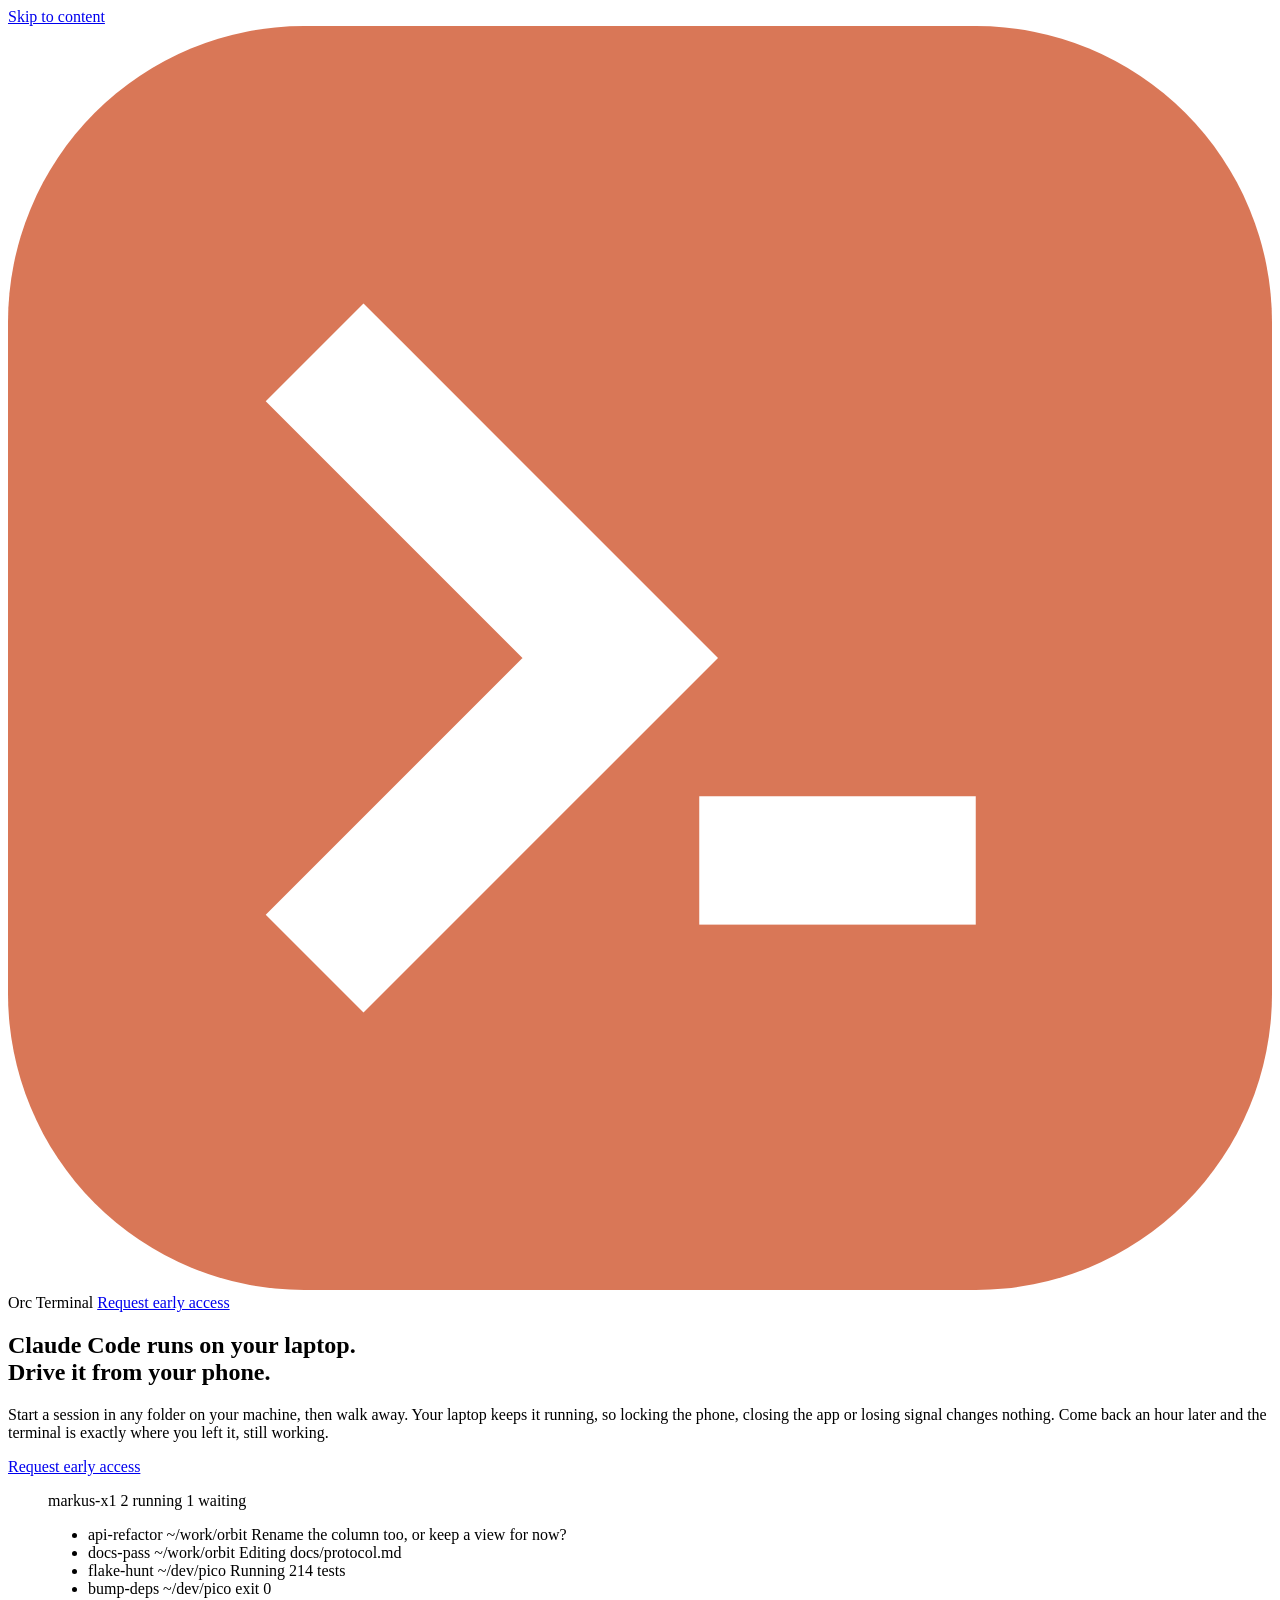
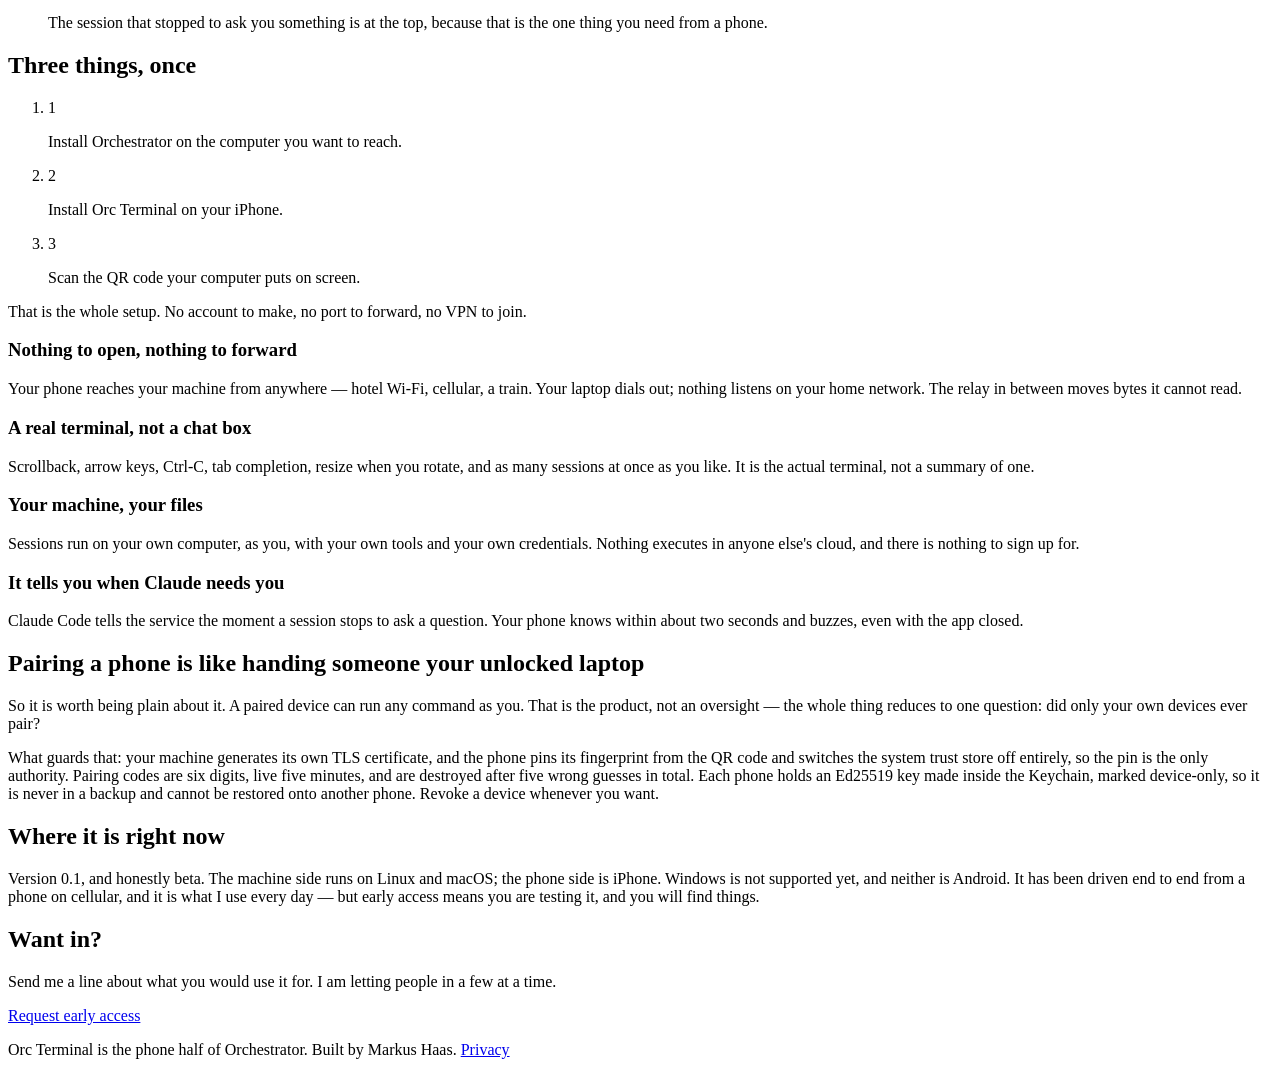
==== site/public/index.html @ 0f7348d9 "Add a privacy policy at /privacy Both stores require a privacy policy URL before anything ships: App" ====
<!doctype html>
<html lang="en">
<head>
<meta charset="utf-8">
<meta name="viewport" content="width=device-width, initial-scale=1">
<title>Orc Terminal — drive Claude Code from your phone</title>
<meta name="description" content="Claude Code runs on your laptop. Orc Terminal lets you start, watch and answer those sessions from your iPhone. No port forwarding, no VPN, no cloud.">
<link rel="canonical" href="https://orc.markushaas.com/">
<meta name="theme-color" content="#131820">

<meta property="og:type" content="website">
<meta property="og:url" content="https://orc.markushaas.com/">
<meta property="og:title" content="Orc Terminal — drive Claude Code from your phone">
<meta property="og:description" content="Start a Claude Code session on your machine and walk away. Come back an hour later and the terminal is exactly where you left it, still working.">
<meta property="og:image" content="https://orc.markushaas.com/og.png">
<meta property="og:image:width" content="1200">
<meta property="og:image:height" content="630">
<meta name="twitter:card" content="summary_large_image">

<link rel="icon" href="/favicon.png" type="image/png">
<link rel="apple-touch-icon" href="/apple-touch-icon.png">

<link rel="preconnect" href="https://fonts.googleapis.com">
<link rel="preconnect" href="https://fonts.gstatic.com" crossorigin>
<link rel="stylesheet" href="https://fonts.googleapis.com/css2?family=IBM+Plex+Sans:wght@400;600&family=JetBrains+Mono:wght@400;700&display=swap">
<link rel="stylesheet" href="/styles.css">
</head>
<body>

<a class="skip" href="#main">Skip to content</a>

<header class="topbar">
  <div class="wrap topbar-inner">
    <span class="brand">
      <svg class="mark" viewBox="0 0 64 64" role="img" aria-label="Orc Terminal">
        <rect width="64" height="64" rx="15" fill="#D97757"/>
        <path d="M18 19 L31 32 L18 45" fill="none" stroke="#fff" stroke-width="7" stroke-linecap="square"/>
        <rect x="35" y="39" width="14" height="6.5" fill="#fff"/>
      </svg>
      <span class="brand-name">Orc Terminal</span>
    </span>
    <a class="topbar-link" href="#access">Request early access</a>
  </div>
</header>

<main id="main">

  <section class="hero wrap">
    <div class="hero-copy">
      <h1>Claude&nbsp;Code runs on your laptop.<br>Drive it from your phone.</h1>
      <p class="lede">
        Start a session in any folder on your machine, then walk away. Your laptop keeps it
        running, so locking the phone, closing the app or losing signal changes nothing.
        Come back an hour later and the terminal is exactly where you left it, still working.
      </p>
      <p class="cta-row">
        <a class="button" href="mailto:hm.orc@protonmail.ch?subject=Orc%20Terminal%20early%20access">Request early access</a>
      </p>
    </div>

    <figure class="hero-figure">
      <div class="screen">
        <div class="screen-top">
          <span class="host">markus-x1</span>
          <span class="counts">
            <span class="count"><i class="dot running"></i>2 running</span>
            <span class="count"><i class="dot waiting"></i>1 waiting</span>
          </span>
        </div>

        <ul class="rows">
          <li class="row is-waiting">
            <i class="dot waiting pulse"></i>
            <div class="row-body">
              <span class="row-name">api-refactor</span>
              <span class="row-path">~/work/orbit</span>
              <span class="row-out">Rename the column too, or keep a view for now?</span>
            </div>
          </li>
          <li class="row">
            <i class="dot running"></i>
            <div class="row-body">
              <span class="row-name">docs-pass</span>
              <span class="row-path">~/work/orbit</span>
              <span class="row-out">Editing docs/protocol.md</span>
            </div>
          </li>
          <li class="row">
            <i class="dot running"></i>
            <div class="row-body">
              <span class="row-name">flake-hunt</span>
              <span class="row-path">~/dev/pico</span>
              <span class="row-out">Running 214 tests</span>
            </div>
          </li>
          <li class="row is-done">
            <i class="dot done"></i>
            <div class="row-body">
              <span class="row-name">bump-deps</span>
              <span class="row-path">~/dev/pico</span>
              <span class="row-out">exit 0</span>
            </div>
          </li>
        </ul>
      </div>
      <figcaption>
        The session that stopped to ask you something is at the top, because that is the
        one thing you need from a phone.
      </figcaption>
    </figure>
  </section>

  <section class="band">
    <div class="wrap steps-wrap">
      <h2>Three things, once</h2>
      <ol class="steps">
        <li>
          <span class="step-n">1</span>
          <p>Install Orchestrator on the computer you want to reach.</p>
        </li>
        <li>
          <span class="step-n">2</span>
          <p>Install Orc Terminal on your iPhone.</p>
        </li>
        <li>
          <span class="step-n">3</span>
          <p>Scan the QR code your computer puts on screen.</p>
        </li>
      </ol>
      <p class="steps-note">That is the whole setup. No account to make, no port to forward,
         no VPN to join.</p>
    </div>
  </section>

  <section class="wrap props">
    <div class="prop">
      <h3>Nothing to open, nothing to forward</h3>
      <p>Your phone reaches your machine from anywhere — hotel Wi‑Fi, cellular, a train.
         Your laptop dials out; nothing listens on your home network. The relay in between
         moves bytes it cannot read.</p>
    </div>
    <div class="prop">
      <h3>A real terminal, not a chat box</h3>
      <p>Scrollback, arrow keys, Ctrl‑C, tab completion, resize when you rotate, and as many
         sessions at once as you like. It is the actual terminal, not a summary of one.</p>
    </div>
    <div class="prop">
      <h3>Your machine, your files</h3>
      <p>Sessions run on your own computer, as you, with your own tools and your own
         credentials. Nothing executes in anyone else's cloud, and there is nothing to
         sign up for.</p>
    </div>
    <div class="prop">
      <h3>It tells you when Claude needs you</h3>
      <p>Claude Code tells the service the moment a session stops to ask a question. Your
         phone knows within about two seconds and buzzes, even with the app closed.</p>
    </div>
  </section>

  <section class="band">
    <div class="wrap prose">
      <h2>Pairing a phone is like handing someone your unlocked laptop</h2>
      <div class="prose-body">
      <p>So it is worth being plain about it. A paired device can run any command as you.
         That is the product, not an oversight — the whole thing reduces to one question:
         did only your own devices ever pair?</p>
      <p>What guards that: your machine generates its own TLS certificate, and the phone
         pins its fingerprint from the QR code and switches the system trust store off
         entirely, so the pin is the only authority. Pairing codes are six digits, live
         five minutes, and are destroyed after five wrong guesses in total. Each phone
         holds an Ed25519 key made inside the Keychain, marked device-only, so it is
         never in a backup and cannot be restored onto another phone. Revoke a device
         whenever you want.</p>
      </div>
    </div>
  </section>

  <section class="wrap prose">
    <h2>Where it is right now</h2>
    <div class="prose-body">
    <p>Version 0.1, and honestly beta. The machine side runs on Linux and macOS; the phone
       side is iPhone. Windows is not supported yet, and neither is Android. It has been
       driven end to end from a phone on cellular, and it is what I use every day — but
       early access means you are testing it, and you will find things.</p>
    </div>
  </section>

  <section id="access" class="closing">
    <div class="wrap">
      <h2>Want in?</h2>
      <p>Send me a line about what you would use it for. I am letting people in a few
         at a time.</p>
      <p class="cta-row">
        <a class="button" href="mailto:hm.orc@protonmail.ch?subject=Orc%20Terminal%20early%20access">Request early access</a>
      </p>
    </div>
  </section>

</main>

<footer class="wrap site-foot">
  <p>Orc Terminal is the phone half of Orchestrator. Built by Markus Haas.
     <a class="foot-link" href="/privacy">Privacy</a></p>
</footer>

</body>
</html>
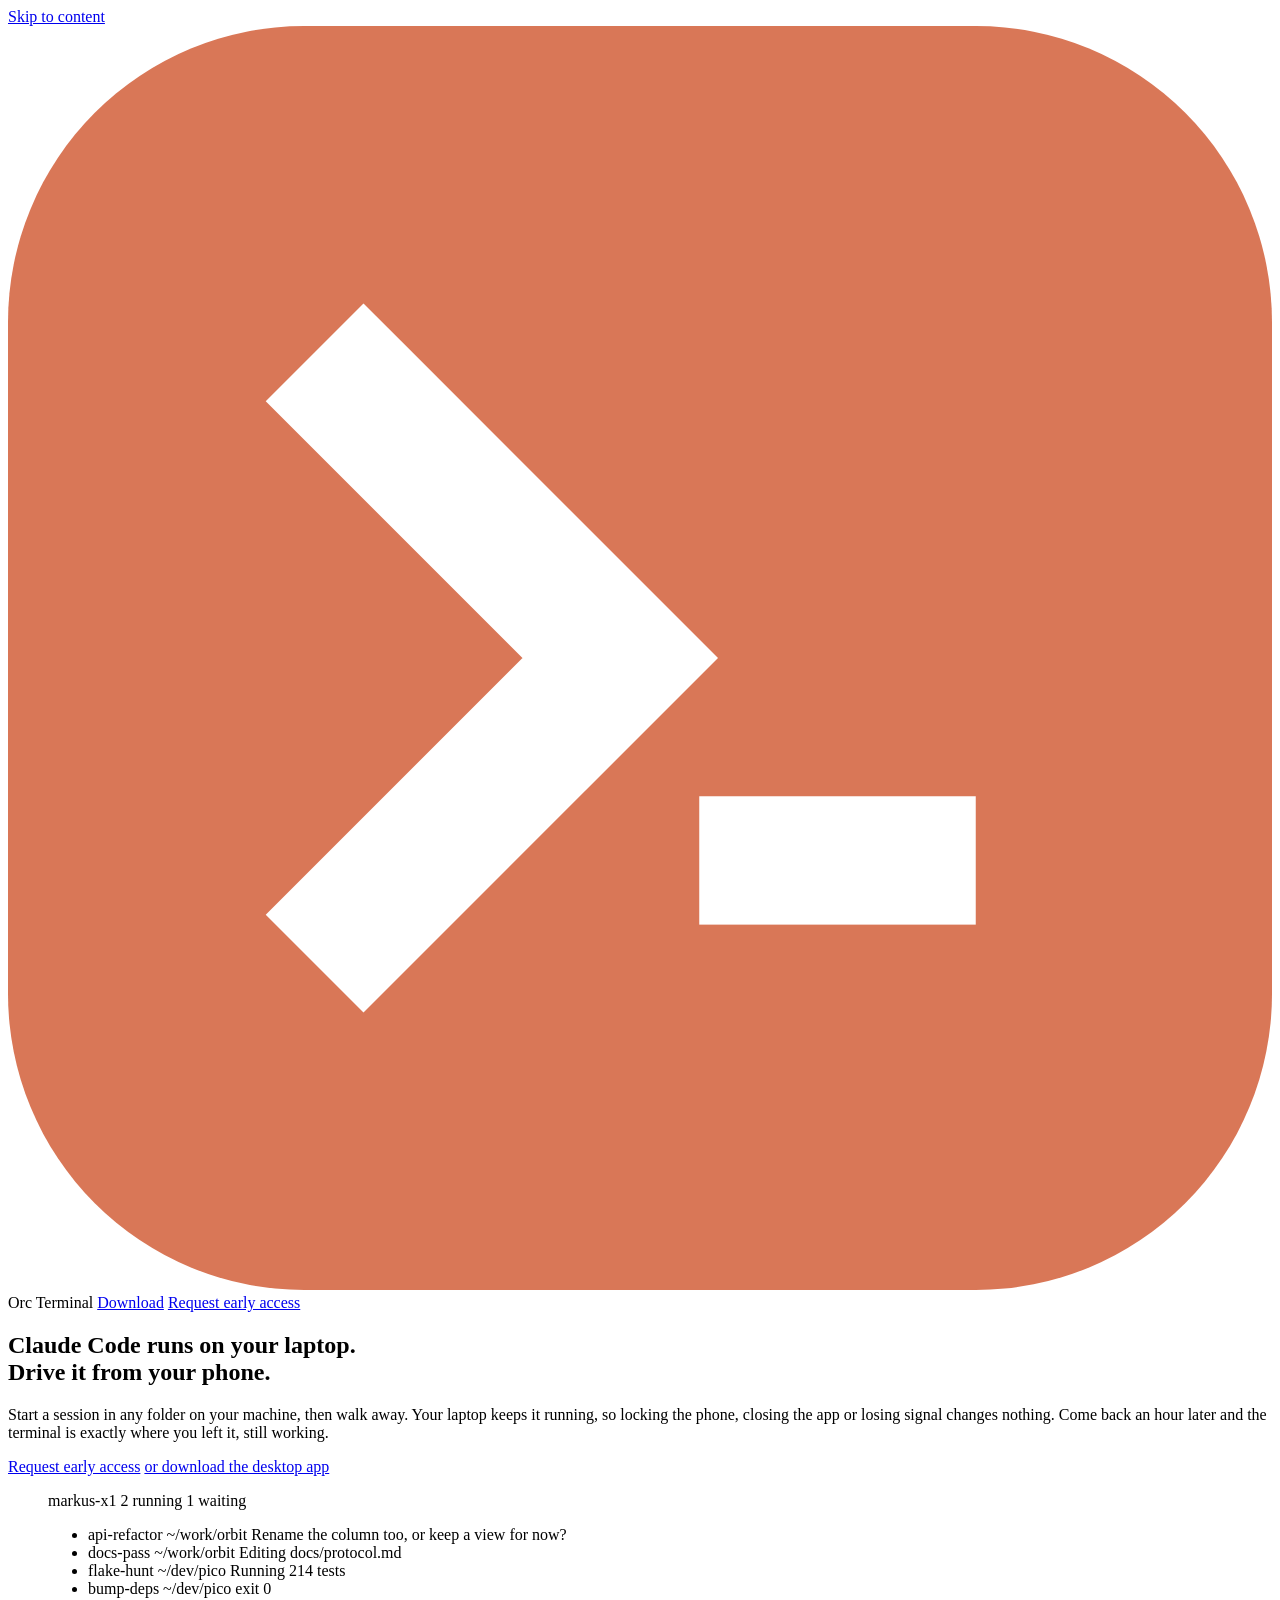
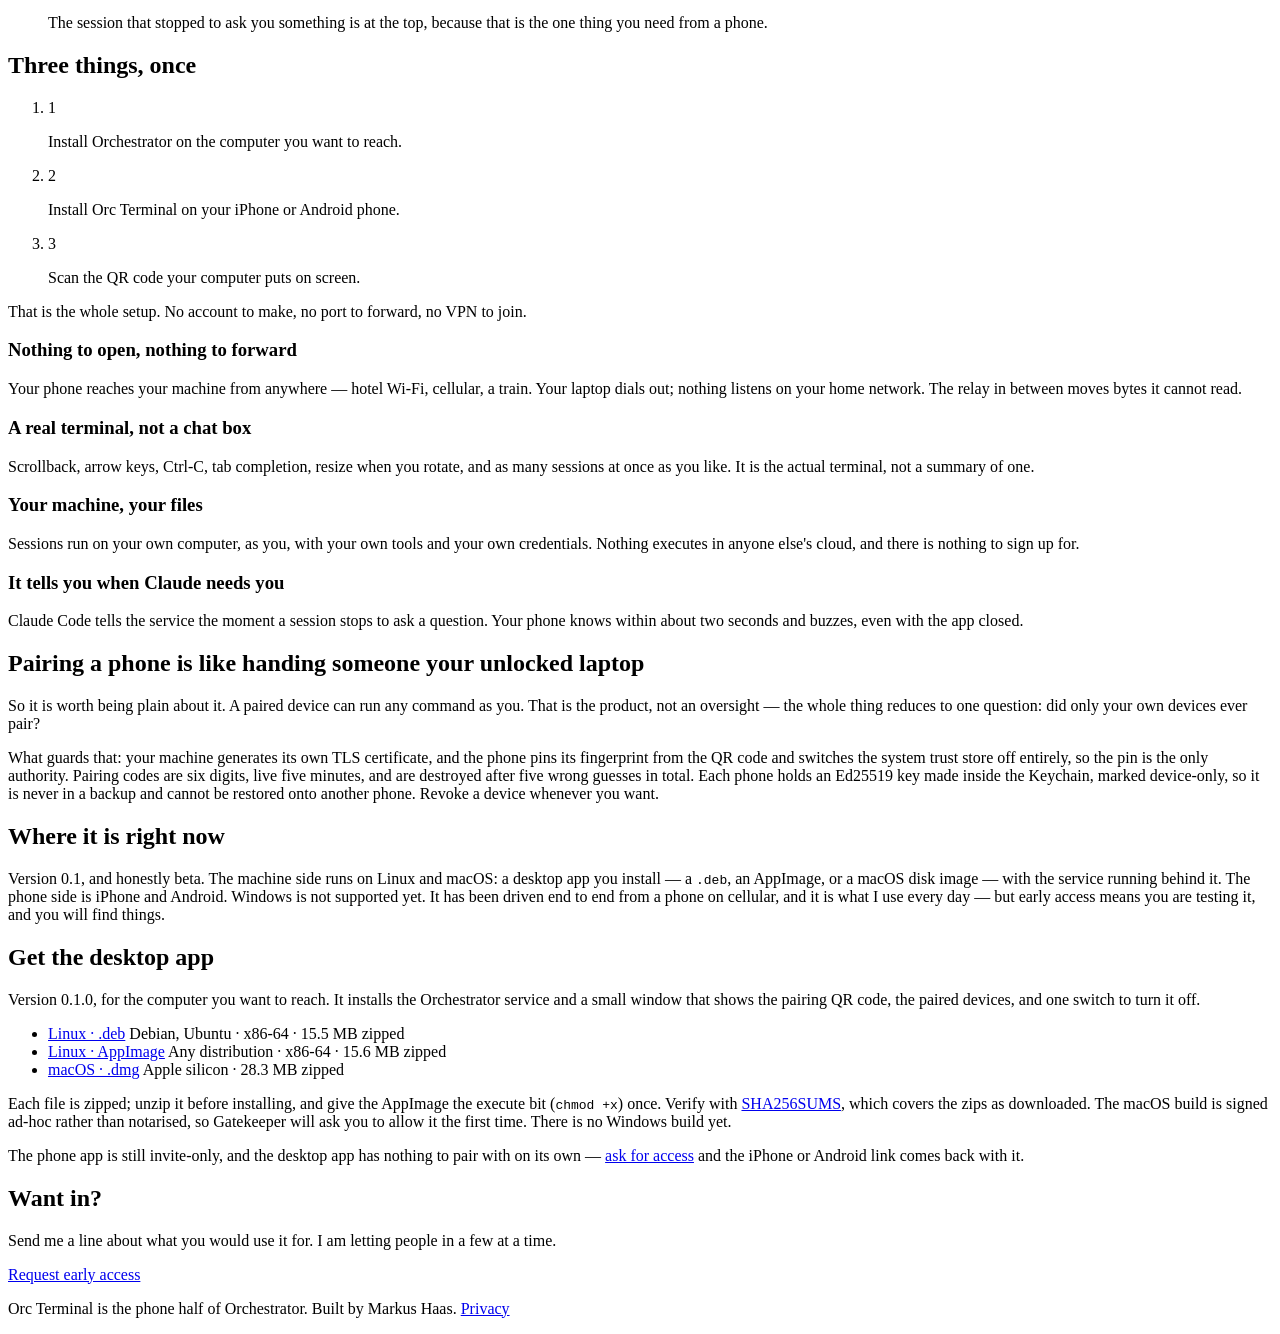
==== commit 35b8b485: "Say the phone app is iPhone and Android, and offer the desktop download The site was written before " ====
--- a/site/public/index.html
+++ b/site/public/index.html
@@ -4,7 +4,7 @@
 <meta charset="utf-8">
 <meta name="viewport" content="width=device-width, initial-scale=1">
 <title>Orc Terminal — drive Claude Code from your phone</title>
-<meta name="description" content="Claude Code runs on your laptop. Orc Terminal lets you start, watch and answer those sessions from your iPhone. No port forwarding, no VPN, no cloud.">
+<meta name="description" content="Claude Code runs on your laptop. Orc Terminal lets you start, watch and answer those sessions from your iPhone or Android phone. No port forwarding, no VPN, no cloud.">
 <link rel="canonical" href="https://orc.markushaas.com/">
 <meta name="theme-color" content="#131820">
 
@@ -39,7 +39,10 @@
       </svg>
       <span class="brand-name">Orc Terminal</span>
     </span>
-    <a class="topbar-link" href="#access">Request early access</a>
+    <span class="topbar-links">
+      <a class="topbar-link" href="#download">Download</a>
+      <a class="topbar-link" href="#access">Request early access</a>
+    </span>
   </div>
 </header>
 
@@ -55,6 +58,7 @@
       </p>
       <p class="cta-row">
         <a class="button" href="mailto:hm.orc@protonmail.ch?subject=Orc%20Terminal%20early%20access">Request early access</a>
+        <a class="cta-alt" href="#download">or download the desktop app</a>
       </p>
     </div>
 
@@ -120,7 +124,7 @@
         </li>
         <li>
           <span class="step-n">2</span>
-          <p>Install Orc Terminal on your iPhone.</p>
+          <p>Install Orc Terminal on your iPhone or Android phone.</p>
         </li>
         <li>
           <span class="step-n">3</span>
@@ -178,10 +182,43 @@
   <section class="wrap prose">
     <h2>Where it is right now</h2>
     <div class="prose-body">
-    <p>Version 0.1, and honestly beta. The machine side runs on Linux and macOS; the phone
-       side is iPhone. Windows is not supported yet, and neither is Android. It has been
-       driven end to end from a phone on cellular, and it is what I use every day — but
-       early access means you are testing it, and you will find things.</p>
+    <p>Version 0.1, and honestly beta. The machine side runs on Linux and macOS: a desktop
+       app you install — a <code>.deb</code>, an AppImage, or a macOS disk image — with the
+       service running behind it. The phone side is iPhone and Android. Windows is not
+       supported yet. It has been driven end to end from a phone on cellular, and it is
+       what I use every day — but early access means you are testing it, and you will find
+       things.</p>
+    </div>
+  </section>
+
+  <section id="download" class="band">
+    <div class="wrap dl-wrap">
+      <h2>Get the desktop app</h2>
+      <p class="dl-lede">Version 0.1.0, for the computer you want to reach. It installs the
+         Orchestrator service and a small window that shows the pairing QR code, the paired
+         devices, and one switch to turn it off.</p>
+      <ul class="dl-list">
+        <li>
+          <a class="button" href="/download/orchestrator_0.1.0_amd64.deb.zip">Linux &middot; .deb</a>
+          <span class="dl-meta">Debian, Ubuntu &middot; x86-64 &middot; 15.5&nbsp;MB zipped</span>
+        </li>
+        <li>
+          <a class="button" href="/download/Orchestrator-0.1.0-x86_64.AppImage.zip">Linux &middot; AppImage</a>
+          <span class="dl-meta">Any distribution &middot; x86-64 &middot; 15.6&nbsp;MB zipped</span>
+        </li>
+        <li>
+          <a class="button" href="/download/Orchestrator-0.1.0-arm64.dmg.zip">macOS &middot; .dmg</a>
+          <span class="dl-meta">Apple silicon &middot; 28.3&nbsp;MB zipped</span>
+        </li>
+      </ul>
+      <p class="dl-note">Each file is zipped; unzip it before installing, and give the
+         AppImage the execute bit (<code>chmod +x</code>) once. Verify with
+         <a href="/download/SHA256SUMS">SHA256SUMS</a>, which covers the zips as downloaded.
+         The macOS build is signed ad-hoc rather than notarised, so Gatekeeper will ask you
+         to allow it the first time. There is no Windows build yet.</p>
+      <p class="dl-note">The phone app is still invite-only, and the desktop app has nothing
+         to pair with on its own — <a href="#access">ask for access</a> and the iPhone or
+         Android link comes back with it.</p>
     </div>
   </section>
 
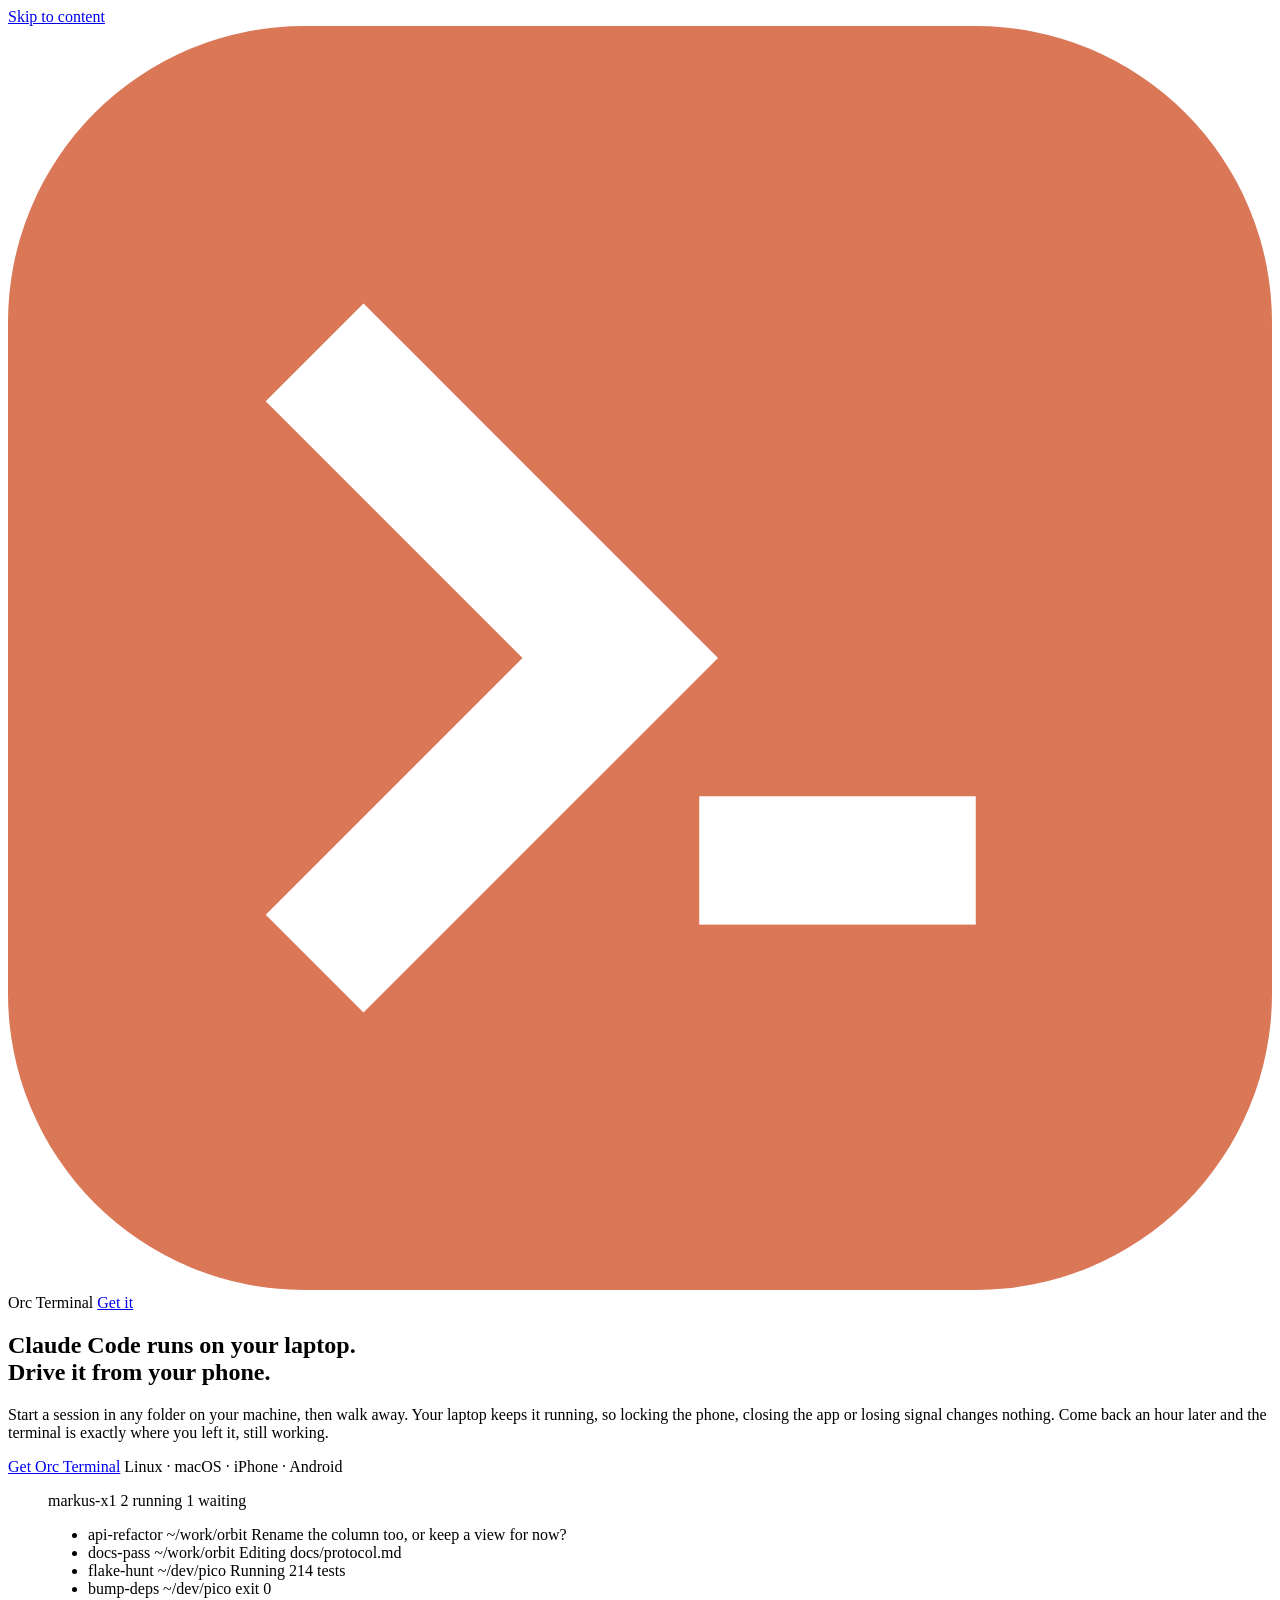
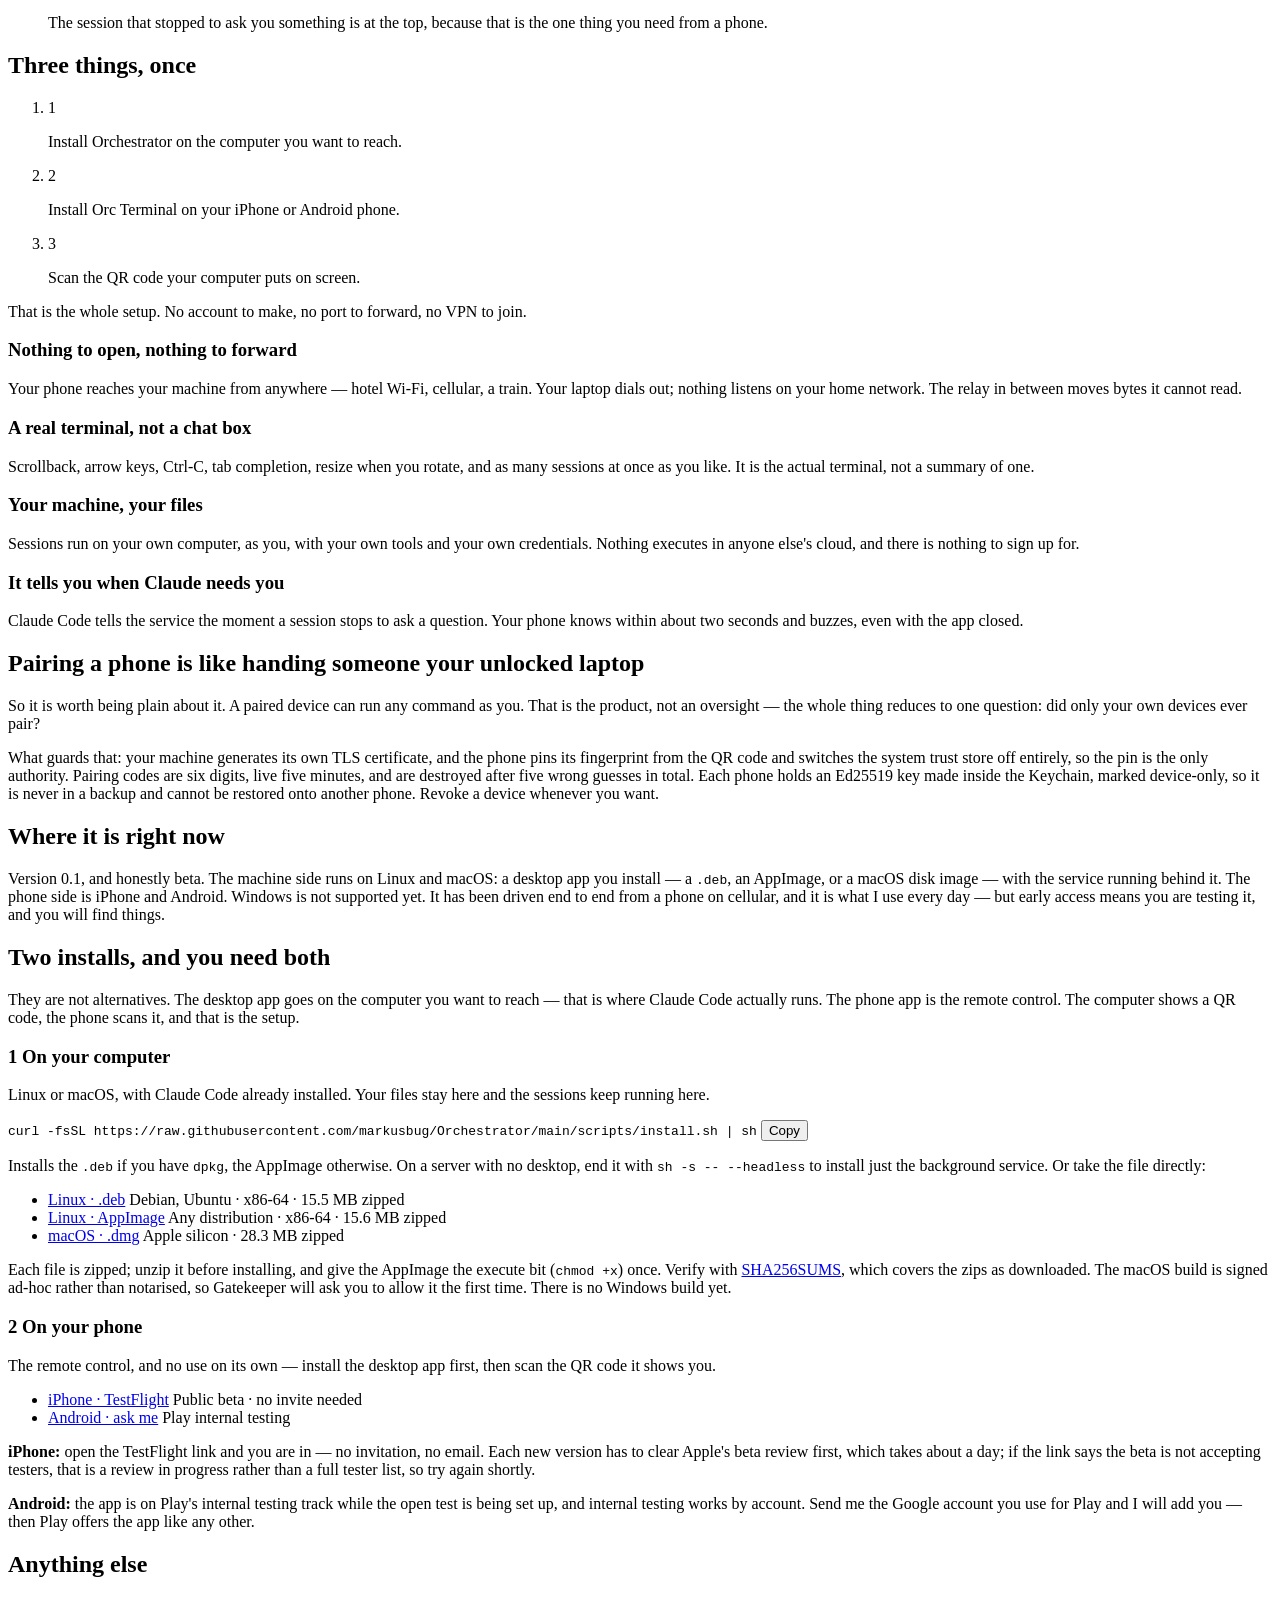
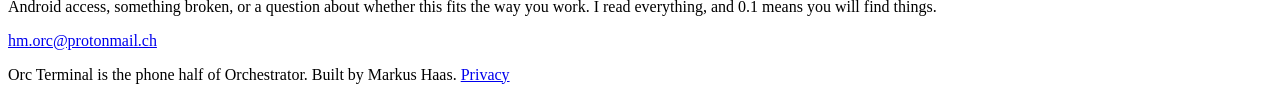
==== commit 5ec5aa42: "Say plainly what to install where, and link the real stores The page had one "Request early access" " ====
--- a/site/public/index.html
+++ b/site/public/index.html
@@ -40,8 +40,7 @@
       <span class="brand-name">Orc Terminal</span>
     </span>
     <span class="topbar-links">
-      <a class="topbar-link" href="#download">Download</a>
-      <a class="topbar-link" href="#access">Request early access</a>
+      <a class="topbar-link" href="#get">Get it</a>
     </span>
   </div>
 </header>
@@ -57,8 +56,8 @@
         Come back an hour later and the terminal is exactly where you left it, still working.
       </p>
       <p class="cta-row">
-        <a class="button" href="mailto:hm.orc@protonmail.ch?subject=Orc%20Terminal%20early%20access">Request early access</a>
-        <a class="cta-alt" href="#download">or download the desktop app</a>
+        <a class="button" href="#get">Get Orc Terminal</a>
+        <span class="dl-meta">Linux &middot; macOS &middot; iPhone &middot; Android</span>
       </p>
     </div>
 
@@ -191,44 +190,89 @@
     </div>
   </section>
 
-  <section id="download" class="band">
+  <section id="get" class="band">
     <div class="wrap dl-wrap">
-      <h2>Get the desktop app</h2>
-      <p class="dl-lede">Version 0.1.0, for the computer you want to reach. It installs the
-         Orchestrator service and a small window that shows the pairing QR code, the paired
-         devices, and one switch to turn it off.</p>
-      <ul class="dl-list">
-        <li>
-          <a class="button" href="/download/orchestrator_0.1.0_amd64.deb.zip">Linux &middot; .deb</a>
-          <span class="dl-meta">Debian, Ubuntu &middot; x86-64 &middot; 15.5&nbsp;MB zipped</span>
-        </li>
-        <li>
-          <a class="button" href="/download/Orchestrator-0.1.0-x86_64.AppImage.zip">Linux &middot; AppImage</a>
-          <span class="dl-meta">Any distribution &middot; x86-64 &middot; 15.6&nbsp;MB zipped</span>
-        </li>
-        <li>
-          <a class="button" href="/download/Orchestrator-0.1.0-arm64.dmg.zip">macOS &middot; .dmg</a>
-          <span class="dl-meta">Apple silicon &middot; 28.3&nbsp;MB zipped</span>
-        </li>
-      </ul>
-      <p class="dl-note">Each file is zipped; unzip it before installing, and give the
-         AppImage the execute bit (<code>chmod +x</code>) once. Verify with
-         <a href="/download/SHA256SUMS">SHA256SUMS</a>, which covers the zips as downloaded.
-         The macOS build is signed ad-hoc rather than notarised, so Gatekeeper will ask you
-         to allow it the first time. There is no Windows build yet.</p>
-      <p class="dl-note">The phone app is still invite-only, and the desktop app has nothing
-         to pair with on its own — <a href="#access">ask for access</a> and the iPhone or
-         Android link comes back with it.</p>
+      <h2>Two installs, and you need both</h2>
+      <p class="dl-lede">They are not alternatives. The desktop app goes on the computer you
+         want to reach — that is where Claude Code actually runs. The phone app is the remote
+         control. The computer shows a QR code, the phone scans it, and that is the setup.</p>
+
+      <div class="get-cols">
+
+        <div class="get-col">
+          <h3><span class="get-num">1</span> On your computer</h3>
+          <p class="get-note">Linux or macOS, with Claude&nbsp;Code already installed. Your
+             files stay here and the sessions keep running here.</p>
+
+          <div class="cmd" data-cmd="curl -fsSL https://raw.githubusercontent.com/markusbug/Orchestrator/main/scripts/install.sh | sh">
+            <code>curl -fsSL https://raw.githubusercontent.com/markusbug/Orchestrator/main/scripts/install.sh | sh</code>
+            <button class="cmd-copy" type="button" aria-label="Copy the install command">Copy</button>
+          </div>
+          <p class="get-note">Installs the <code>.deb</code> if you have <code>dpkg</code>,
+             the AppImage otherwise. On a server with no desktop, end it with
+             <code>sh -s -- --headless</code> to install just the background service. Or
+             take the file directly:</p>
+
+          <ul class="dl-list">
+            <li>
+              <a class="button" href="/download/orchestrator_0.1.0_amd64.deb.zip">Linux &middot; .deb</a>
+              <span class="dl-meta">Debian, Ubuntu &middot; x86-64 &middot; 15.5&nbsp;MB zipped</span>
+            </li>
+            <li>
+              <a class="button" href="/download/Orchestrator-0.1.0-x86_64.AppImage.zip">Linux &middot; AppImage</a>
+              <span class="dl-meta">Any distribution &middot; x86-64 &middot; 15.6&nbsp;MB zipped</span>
+            </li>
+            <li>
+              <a class="button" href="/download/Orchestrator-0.1.0-arm64.dmg.zip">macOS &middot; .dmg</a>
+              <span class="dl-meta">Apple silicon &middot; 28.3&nbsp;MB zipped</span>
+            </li>
+          </ul>
+          <p class="dl-note">Each file is zipped; unzip it before installing, and give the
+             AppImage the execute bit (<code>chmod +x</code>) once. Verify with
+             <a href="/download/SHA256SUMS">SHA256SUMS</a>, which covers the zips as
+             downloaded. The macOS build is signed ad-hoc rather than notarised, so
+             Gatekeeper will ask you to allow it the first time. There is no Windows build
+             yet.</p>
+        </div>
+
+        <div class="get-col">
+          <h3><span class="get-num">2</span> On your phone</h3>
+          <p class="get-note">The remote control, and no use on its own — install the
+             desktop app first, then scan the QR code it shows you.</p>
+
+          <ul class="dl-list dl-phone">
+            <li>
+              <a class="button" href="https://testflight.apple.com/join/usdtauzR">iPhone &middot; TestFlight</a>
+              <span class="dl-meta">Public beta &middot; no invite needed</span>
+            </li>
+            <li>
+              <a class="button" href="mailto:hm.orc@protonmail.ch?subject=Orc%20Terminal%20on%20Android">Android &middot; ask me</a>
+              <span class="dl-meta">Play internal testing</span>
+            </li>
+          </ul>
+
+          <p class="dl-note"><strong>iPhone:</strong> open the TestFlight link and you are in
+             — no invitation, no email. Each new version has to clear Apple's beta review
+             first, which takes about a day; if the link says the beta is not accepting
+             testers, that is a review in progress rather than a full tester list, so try
+             again shortly.</p>
+          <p class="dl-note"><strong>Android:</strong> the app is on Play's internal testing
+             track while the open test is being set up, and internal testing works by
+             account. Send me the Google account you use for Play and I will add you — then
+             Play offers the app like any other.</p>
+        </div>
+
+      </div>
     </div>
   </section>
 
   <section id="access" class="closing">
     <div class="wrap">
-      <h2>Want in?</h2>
-      <p>Send me a line about what you would use it for. I am letting people in a few
-         at a time.</p>
+      <h2>Anything else</h2>
+      <p>Android access, something broken, or a question about whether this fits the way you
+         work. I read everything, and 0.1 means you will find things.</p>
       <p class="cta-row">
-        <a class="button" href="mailto:hm.orc@protonmail.ch?subject=Orc%20Terminal%20early%20access">Request early access</a>
+        <a class="button" href="mailto:hm.orc@protonmail.ch?subject=Orc%20Terminal">hm.orc@protonmail.ch</a>
       </p>
     </div>
   </section>
@@ -240,5 +284,28 @@
      <a class="foot-link" href="/privacy">Privacy</a></p>
 </footer>
 
+<script>
+// Copy button on the install command. Progressive enhancement: without JS or
+// clipboard access the command is still there to select by hand.
+document.querySelectorAll('.cmd').forEach(function (box) {
+  var btn = box.querySelector('.cmd-copy');
+  var code = box.querySelector('code');
+  if (!btn || !code || !navigator.clipboard) { if (btn) btn.hidden = true; return; }
+  btn.addEventListener('click', function () {
+    navigator.clipboard.writeText(box.dataset.cmd || code.textContent).then(function () {
+      btn.textContent = 'Copied';
+      btn.classList.add('is-done');
+      setTimeout(function () {
+        btn.textContent = 'Copy';
+        btn.classList.remove('is-done');
+      }, 2000);
+    }, function () {
+      btn.textContent = 'Press \u2318C';
+      setTimeout(function () { btn.textContent = 'Copy'; }, 2000);
+    });
+  });
+});
+</script>
+
 </body>
 </html>
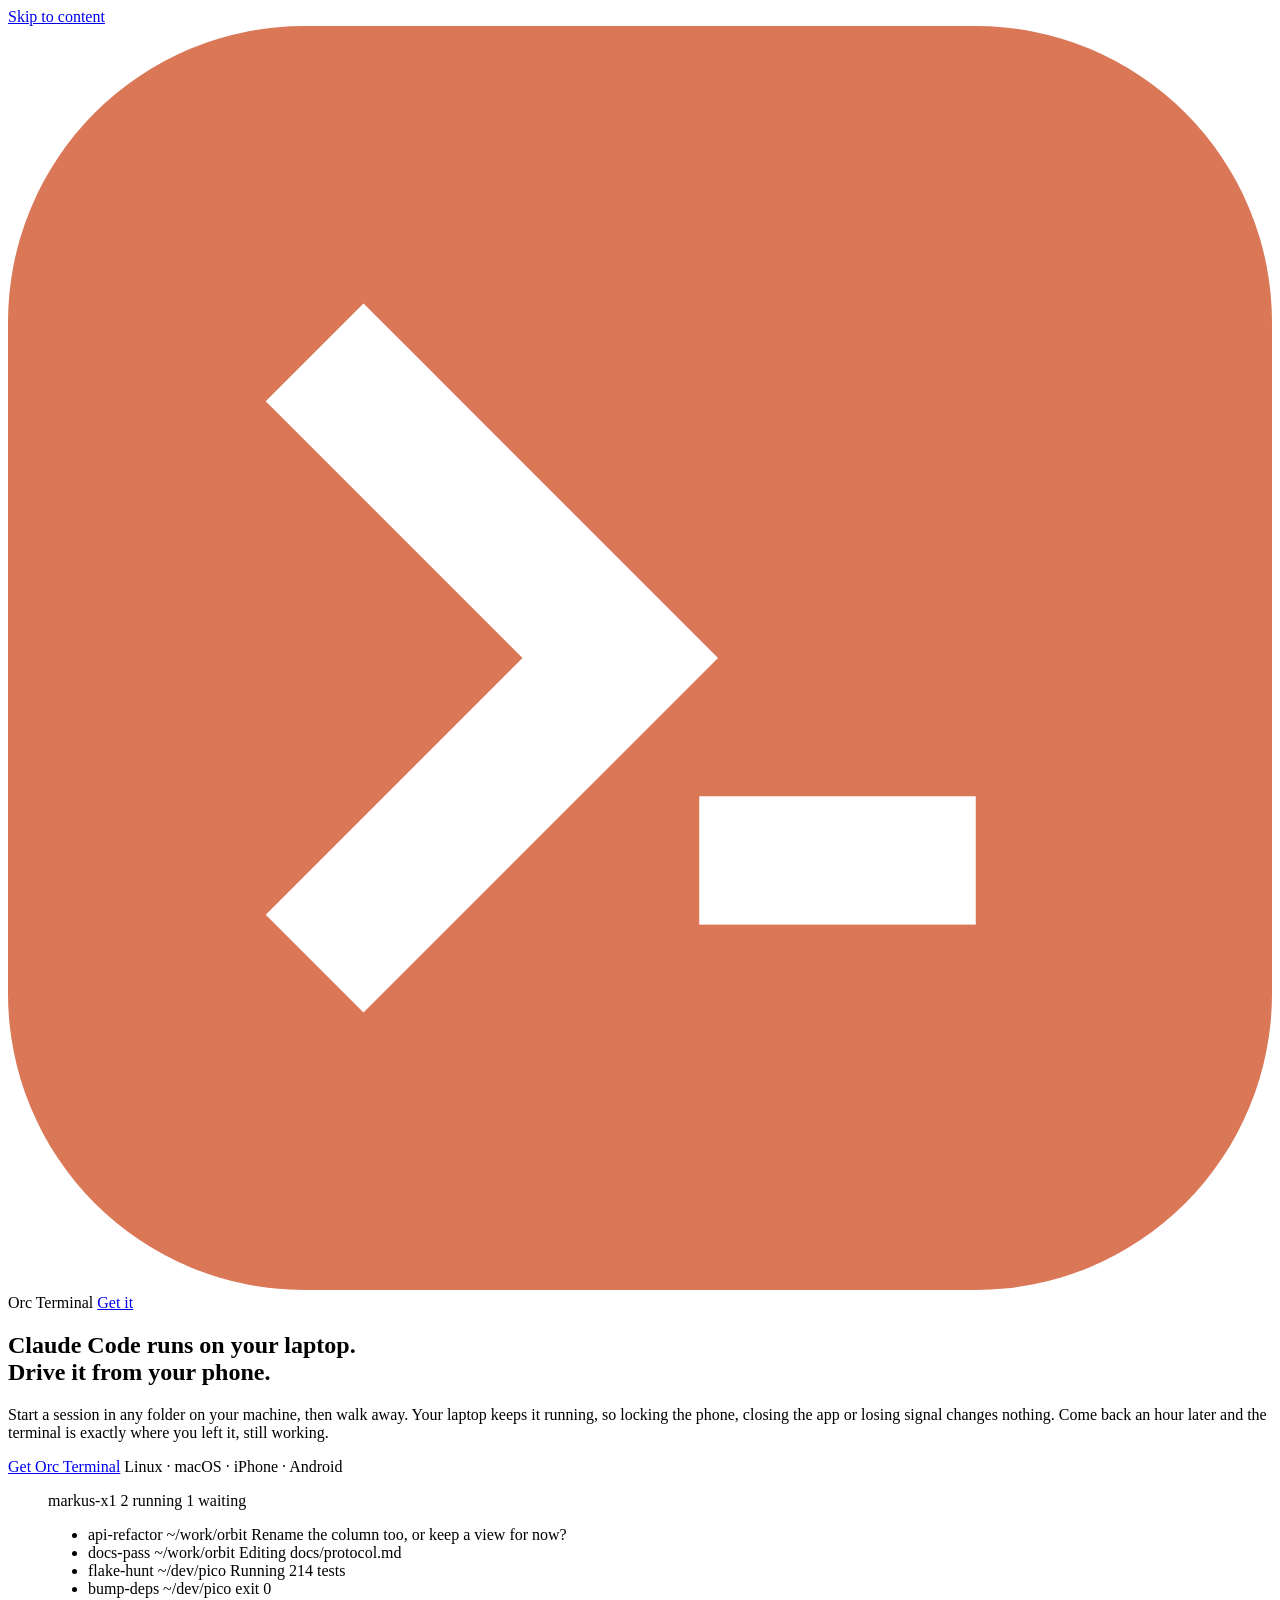
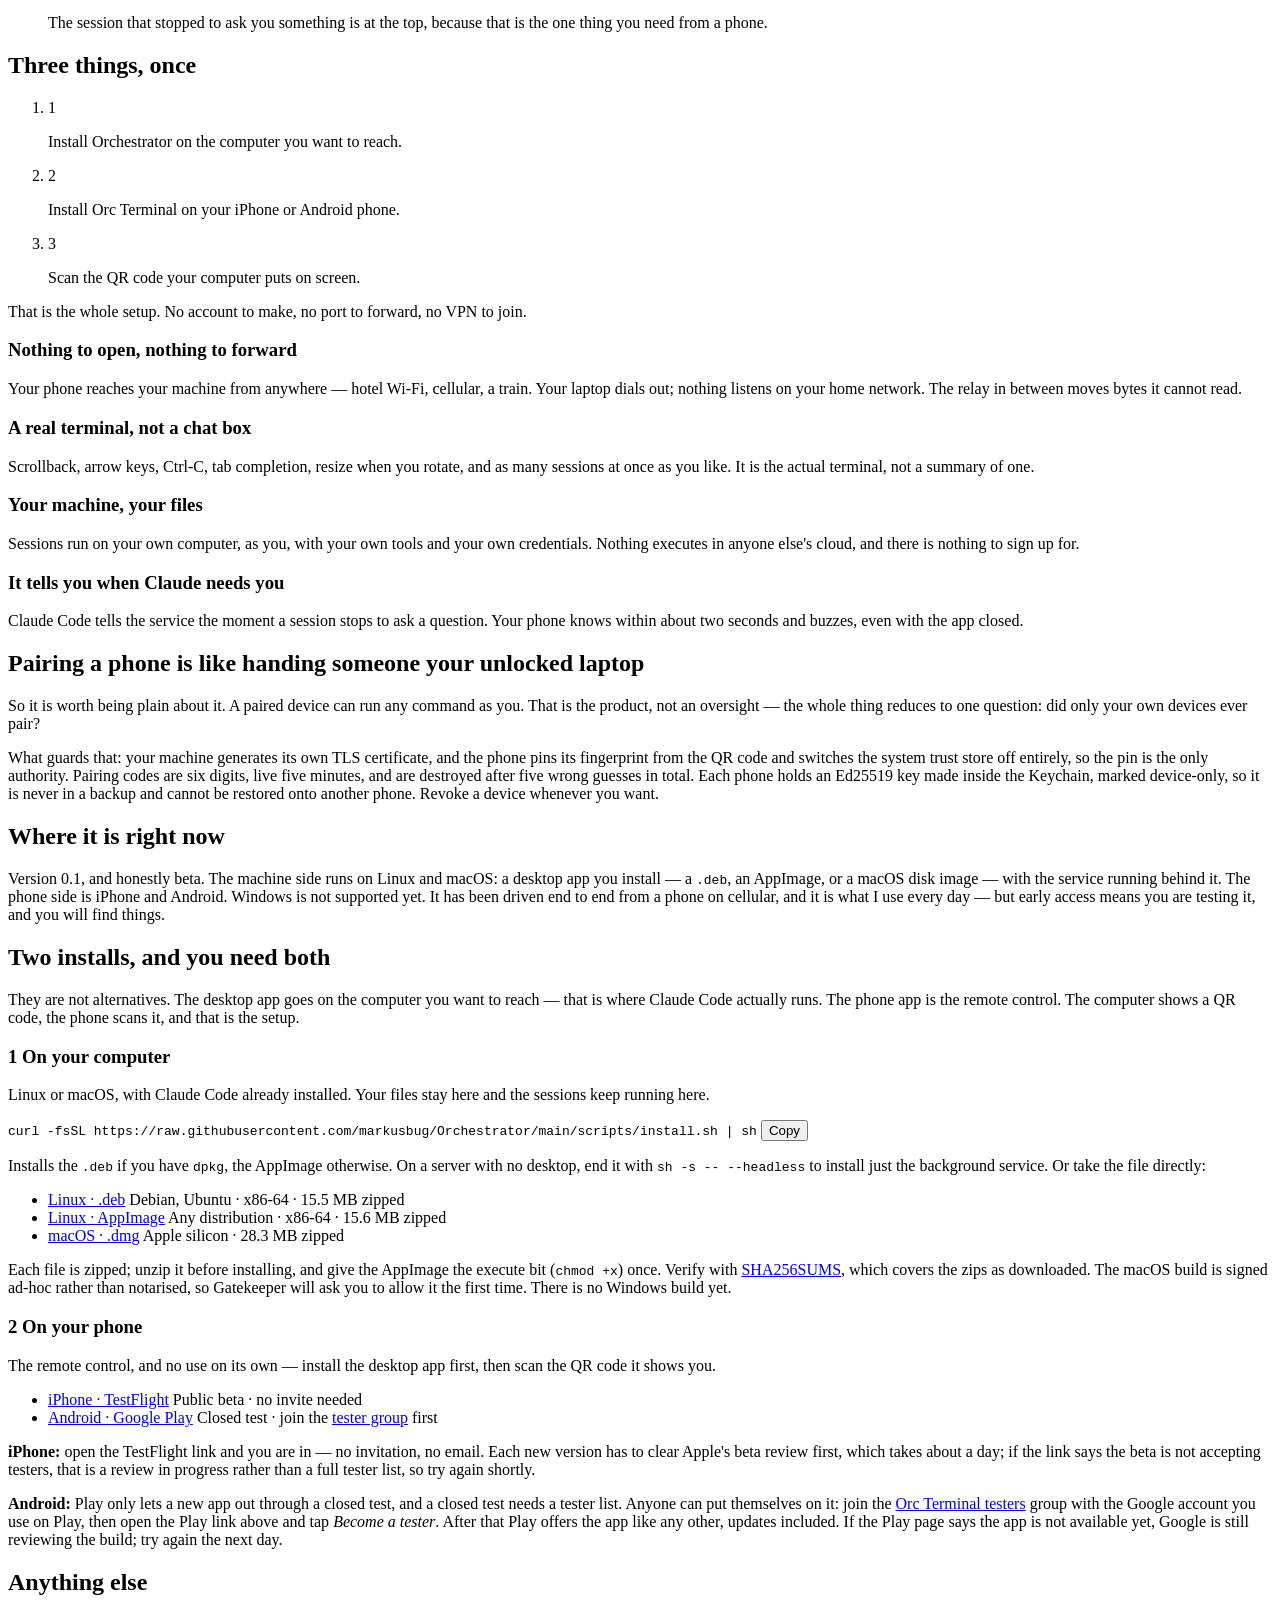
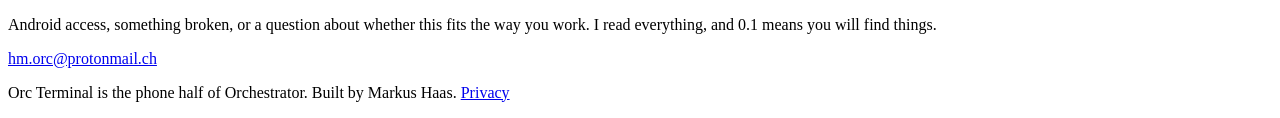
==== commit acd599c9: "Point the Android install at the Play closed test Play only lets a new personal-account app out thro" ====
--- a/site/public/index.html
+++ b/site/public/index.html
@@ -246,8 +246,8 @@
               <span class="dl-meta">Public beta &middot; no invite needed</span>
             </li>
             <li>
-              <a class="button" href="mailto:hm.orc@protonmail.ch?subject=Orc%20Terminal%20on%20Android">Android &middot; ask me</a>
-              <span class="dl-meta">Play internal testing</span>
+              <a class="button" href="https://play.google.com/apps/testing/io.freedomfactory.orchestrator">Android &middot; Google Play</a>
+              <span class="dl-meta">Closed test &middot; join the <a href="https://groups.google.com/g/orc-terminal-testers">tester group</a> first</span>
             </li>
           </ul>
 
@@ -256,10 +256,13 @@
              first, which takes about a day; if the link says the beta is not accepting
              testers, that is a review in progress rather than a full tester list, so try
              again shortly.</p>
-          <p class="dl-note"><strong>Android:</strong> the app is on Play's internal testing
-             track while the open test is being set up, and internal testing works by
-             account. Send me the Google account you use for Play and I will add you — then
-             Play offers the app like any other.</p>
+          <p class="dl-note"><strong>Android:</strong> Play only lets a new app out through a
+             closed test, and a closed test needs a tester list. Anyone can put themselves on
+             it: join the <a href="https://groups.google.com/g/orc-terminal-testers">Orc
+             Terminal testers</a> group with the Google account you use on Play, then open
+             the Play link above and tap <em>Become a tester</em>. After that Play offers
+             the app like any other, updates included. If the Play page says the app is not
+             available yet, Google is still reviewing the build; try again the next day.</p>
         </div>
 
       </div>
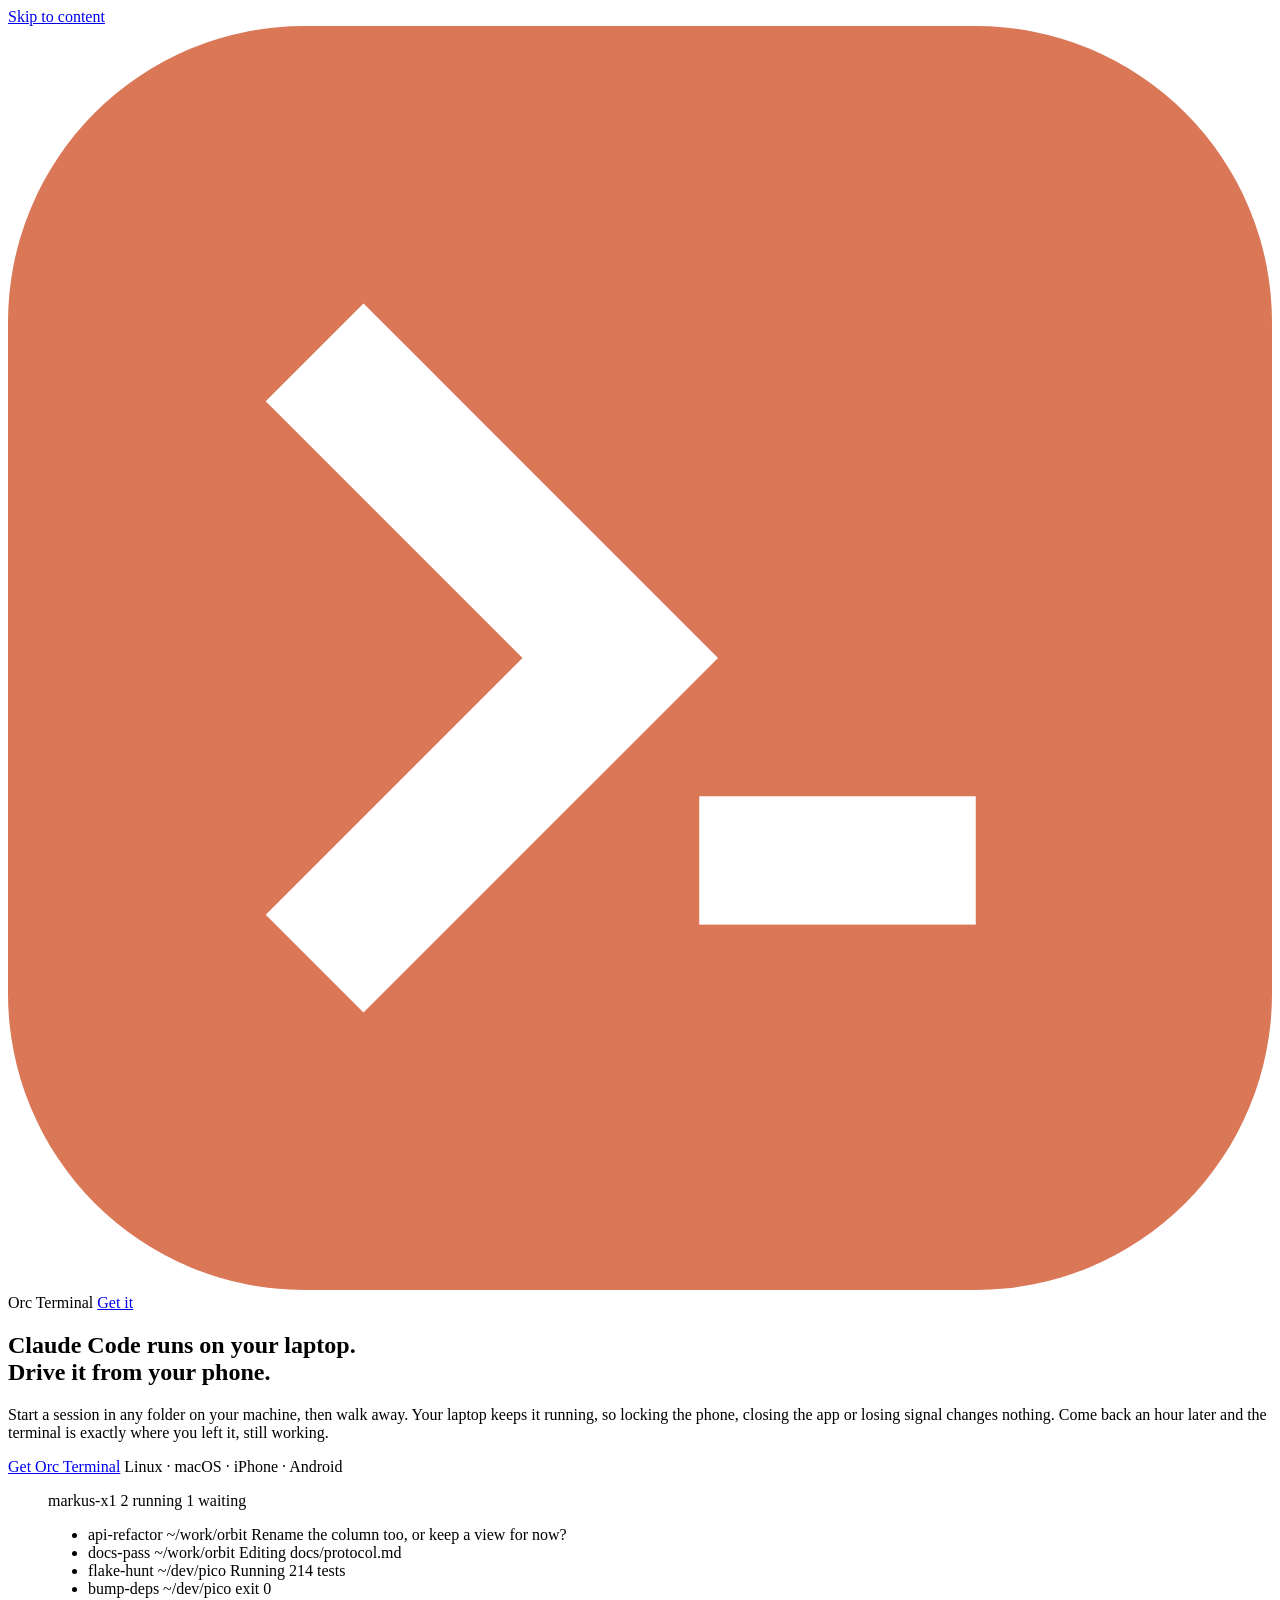
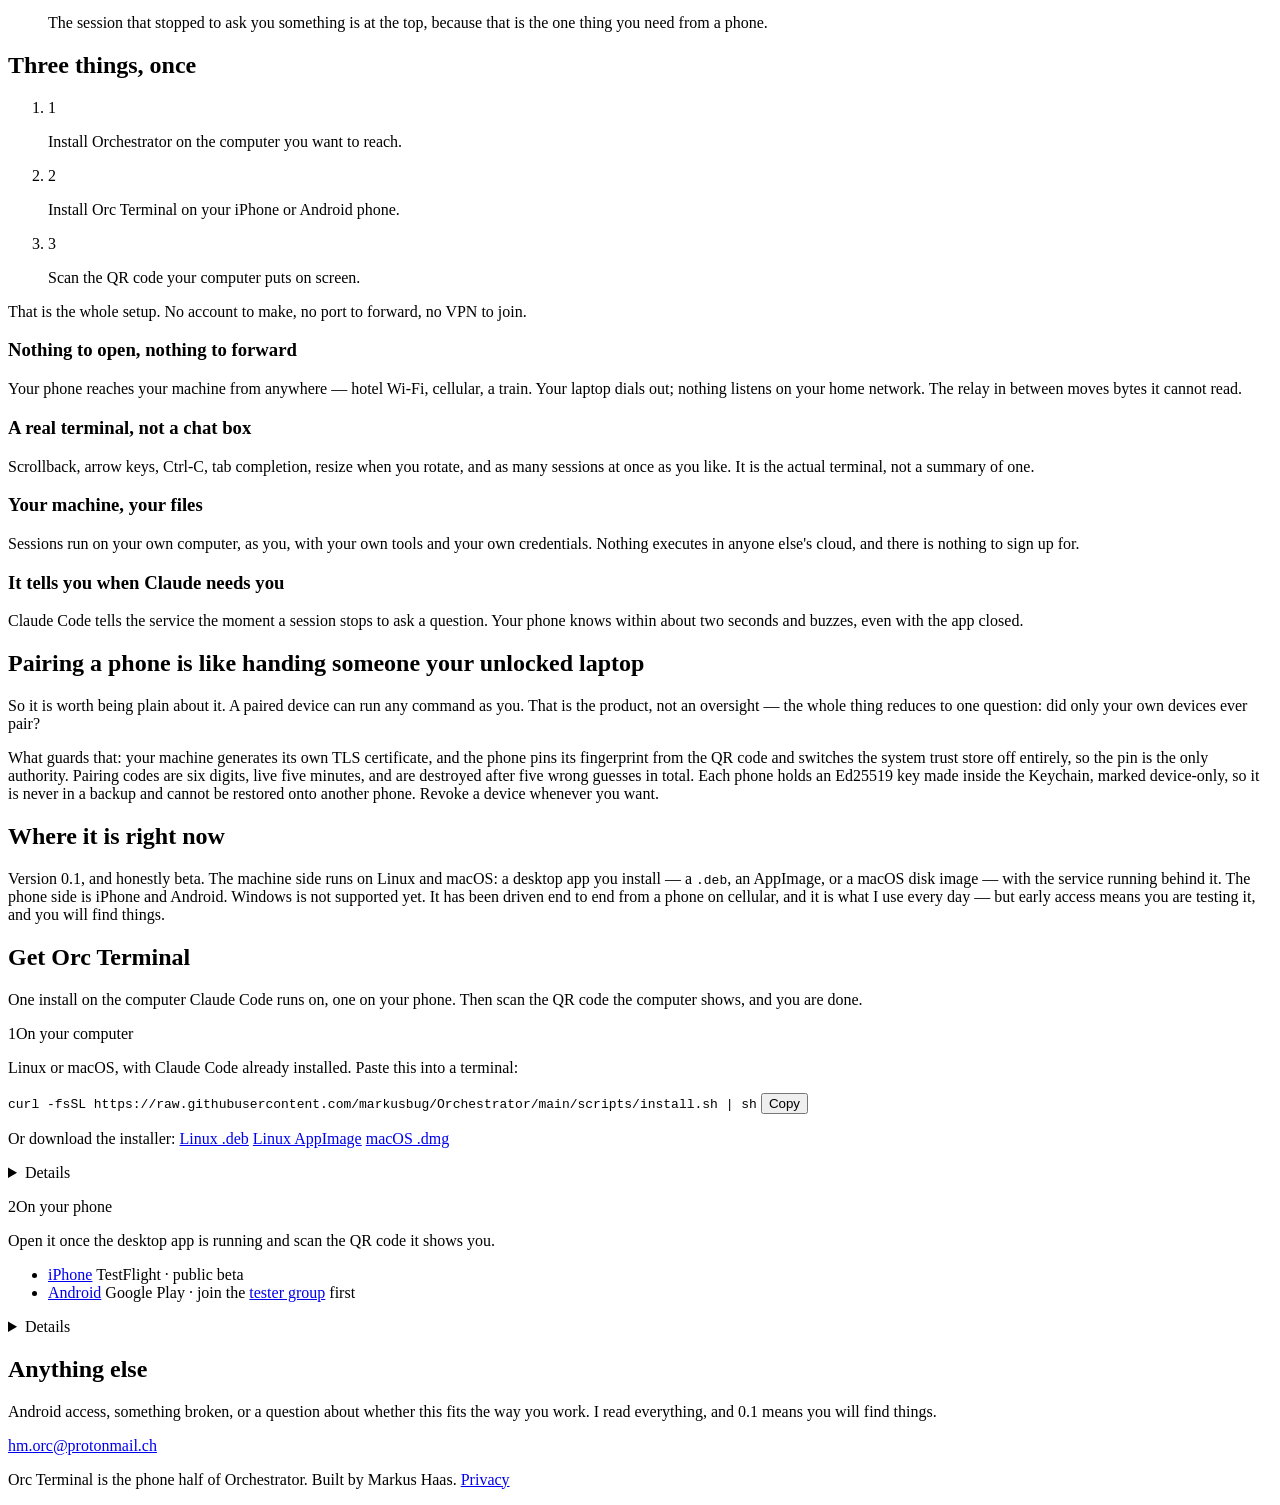
==== commit f8397743: "Make the get section two panels with one action each The install section had three loud download but" ====
--- a/site/public/index.html
+++ b/site/public/index.html
@@ -191,78 +191,76 @@
   </section>
 
   <section id="get" class="band">
-    <div class="wrap dl-wrap">
-      <h2>Two installs, and you need both</h2>
-      <p class="dl-lede">They are not alternatives. The desktop app goes on the computer you
-         want to reach — that is where Claude Code actually runs. The phone app is the remote
-         control. The computer shows a QR code, the phone scans it, and that is the setup.</p>
+    <div class="wrap get-wrap">
+      <h2>Get Orc Terminal</h2>
+      <p class="get-lede">One install on the computer Claude&nbsp;Code runs on, one on your
+         phone. Then scan the QR code the computer shows, and you are done.</p>
 
       <div class="get-cols">
 
         <div class="get-col">
-          <h3><span class="get-num">1</span> On your computer</h3>
-          <p class="get-note">Linux or macOS, with Claude&nbsp;Code already installed. Your
-             files stay here and the sessions keep running here.</p>
+          <p class="get-step"><span class="get-num">1</span>On your computer</p>
+          <p class="get-sub">Linux or macOS, with Claude&nbsp;Code already installed.
+             Paste this into a terminal:</p>
 
           <div class="cmd" data-cmd="curl -fsSL https://raw.githubusercontent.com/markusbug/Orchestrator/main/scripts/install.sh | sh">
             <code>curl -fsSL https://raw.githubusercontent.com/markusbug/Orchestrator/main/scripts/install.sh | sh</code>
             <button class="cmd-copy" type="button" aria-label="Copy the install command">Copy</button>
           </div>
-          <p class="get-note">Installs the <code>.deb</code> if you have <code>dpkg</code>,
-             the AppImage otherwise. On a server with no desktop, end it with
-             <code>sh -s -- --headless</code> to install just the background service. Or
-             take the file directly:</p>
-
-          <ul class="dl-list">
+
+          <p class="get-alt"><span>Or download the installer:</span>
+             <a href="/download/orchestrator_0.1.1_amd64.deb.zip">Linux .deb</a>
+             <a href="/download/Orchestrator-0.1.1-x86_64.AppImage.zip">Linux AppImage</a>
+             <a href="/download/Orchestrator-0.1.1-arm64.dmg.zip">macOS .dmg</a></p>
+
+          <details class="get-more">
+            <summary>Details</summary>
+            <ul>
+              <li>The script installs the <code>.deb</code> where <code>dpkg</code> exists
+                  and the AppImage otherwise. On a server with no desktop, end it with
+                  <code>sh -s -- --headless</code> to get just the background service.</li>
+              <li>Direct downloads are x86-64 for Linux and Apple silicon for macOS, zipped.
+                  Unzip first, and give the AppImage the execute bit
+                  (<code>chmod +x</code>) once. Checksums are in
+                  <a href="/download/SHA256SUMS">SHA256SUMS</a>.</li>
+              <li>The macOS build is signed ad-hoc rather than notarised, so Gatekeeper asks
+                  you to allow it the first time.</li>
+              <li>No Windows build yet.</li>
+            </ul>
+          </details>
+        </div>
+
+        <div class="get-col">
+          <p class="get-step"><span class="get-num">2</span>On your phone</p>
+          <p class="get-sub">Open it once the desktop app is running and scan the QR code
+             it shows you.</p>
+
+          <ul class="get-stores">
             <li>
-              <a class="button" href="/download/orchestrator_0.1.0_amd64.deb.zip">Linux &middot; .deb</a>
-              <span class="dl-meta">Debian, Ubuntu &middot; x86-64 &middot; 15.5&nbsp;MB zipped</span>
+              <a class="button" href="https://testflight.apple.com/join/usdtauzR">iPhone</a>
+              <span class="dl-meta">TestFlight &middot; public beta</span>
             </li>
             <li>
-              <a class="button" href="/download/Orchestrator-0.1.0-x86_64.AppImage.zip">Linux &middot; AppImage</a>
-              <span class="dl-meta">Any distribution &middot; x86-64 &middot; 15.6&nbsp;MB zipped</span>
-            </li>
-            <li>
-              <a class="button" href="/download/Orchestrator-0.1.0-arm64.dmg.zip">macOS &middot; .dmg</a>
-              <span class="dl-meta">Apple silicon &middot; 28.3&nbsp;MB zipped</span>
+              <a class="button" href="https://play.google.com/apps/testing/io.freedomfactory.orchestrator">Android</a>
+              <span class="dl-meta">Google Play &middot; join the <a href="https://groups.google.com/g/orc-terminal-testers">tester group</a> first</span>
             </li>
           </ul>
-          <p class="dl-note">Each file is zipped; unzip it before installing, and give the
-             AppImage the execute bit (<code>chmod +x</code>) once. Verify with
-             <a href="/download/SHA256SUMS">SHA256SUMS</a>, which covers the zips as
-             downloaded. The macOS build is signed ad-hoc rather than notarised, so
-             Gatekeeper will ask you to allow it the first time. There is no Windows build
-             yet.</p>
-        </div>
-
-        <div class="get-col">
-          <h3><span class="get-num">2</span> On your phone</h3>
-          <p class="get-note">The remote control, and no use on its own — install the
-             desktop app first, then scan the QR code it shows you.</p>
-
-          <ul class="dl-list dl-phone">
-            <li>
-              <a class="button" href="https://testflight.apple.com/join/usdtauzR">iPhone &middot; TestFlight</a>
-              <span class="dl-meta">Public beta &middot; no invite needed</span>
-            </li>
-            <li>
-              <a class="button" href="https://play.google.com/apps/testing/io.freedomfactory.orchestrator">Android &middot; Google Play</a>
-              <span class="dl-meta">Closed test &middot; join the <a href="https://groups.google.com/g/orc-terminal-testers">tester group</a> first</span>
-            </li>
-          </ul>
-
-          <p class="dl-note"><strong>iPhone:</strong> open the TestFlight link and you are in
-             — no invitation, no email. Each new version has to clear Apple's beta review
-             first, which takes about a day; if the link says the beta is not accepting
-             testers, that is a review in progress rather than a full tester list, so try
-             again shortly.</p>
-          <p class="dl-note"><strong>Android:</strong> Play only lets a new app out through a
-             closed test, and a closed test needs a tester list. Anyone can put themselves on
-             it: join the <a href="https://groups.google.com/g/orc-terminal-testers">Orc
-             Terminal testers</a> group with the Google account you use on Play, then open
-             the Play link above and tap <em>Become a tester</em>. After that Play offers
-             the app like any other, updates included. If the Play page says the app is not
-             available yet, Google is still reviewing the build; try again the next day.</p>
+
+          <details class="get-more">
+            <summary>Details</summary>
+            <ul>
+              <li><strong>iPhone:</strong> each new version waits about a day for Apple's
+                  beta review. If TestFlight says the beta is not accepting testers, that
+                  is a review in progress, so try again shortly.</li>
+              <li><strong>Android:</strong> Play only releases a new app through a closed
+                  test with a tester list, and anyone can join it. Join the
+                  <a href="https://groups.google.com/g/orc-terminal-testers">Orc Terminal
+                  testers</a> group with the Google account you use on Play, open the Play
+                  link, and tap <em>Become a tester</em>. From then on Play treats it like
+                  any other app, updates included. If Play says the app is not available
+                  yet, Google is still reviewing the build; try again the next day.</li>
+            </ul>
+          </details>
         </div>
 
       </div>
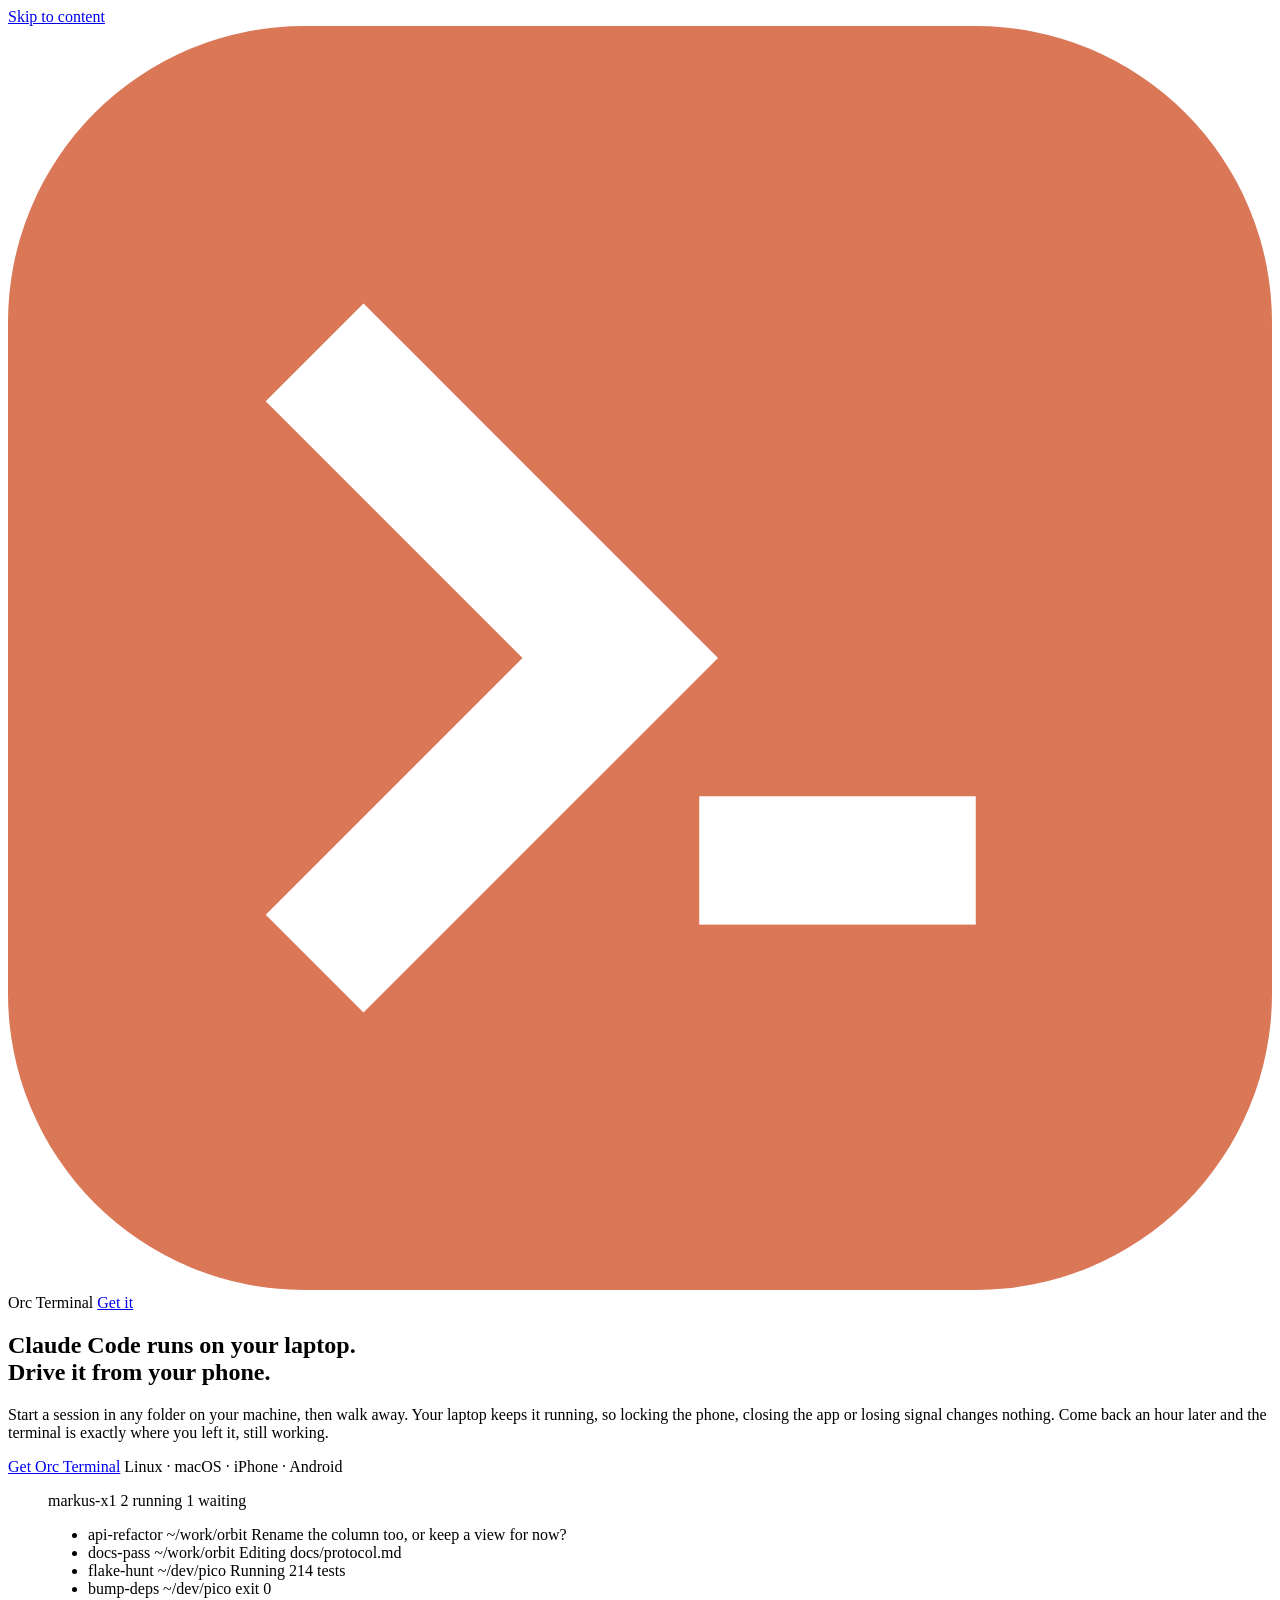
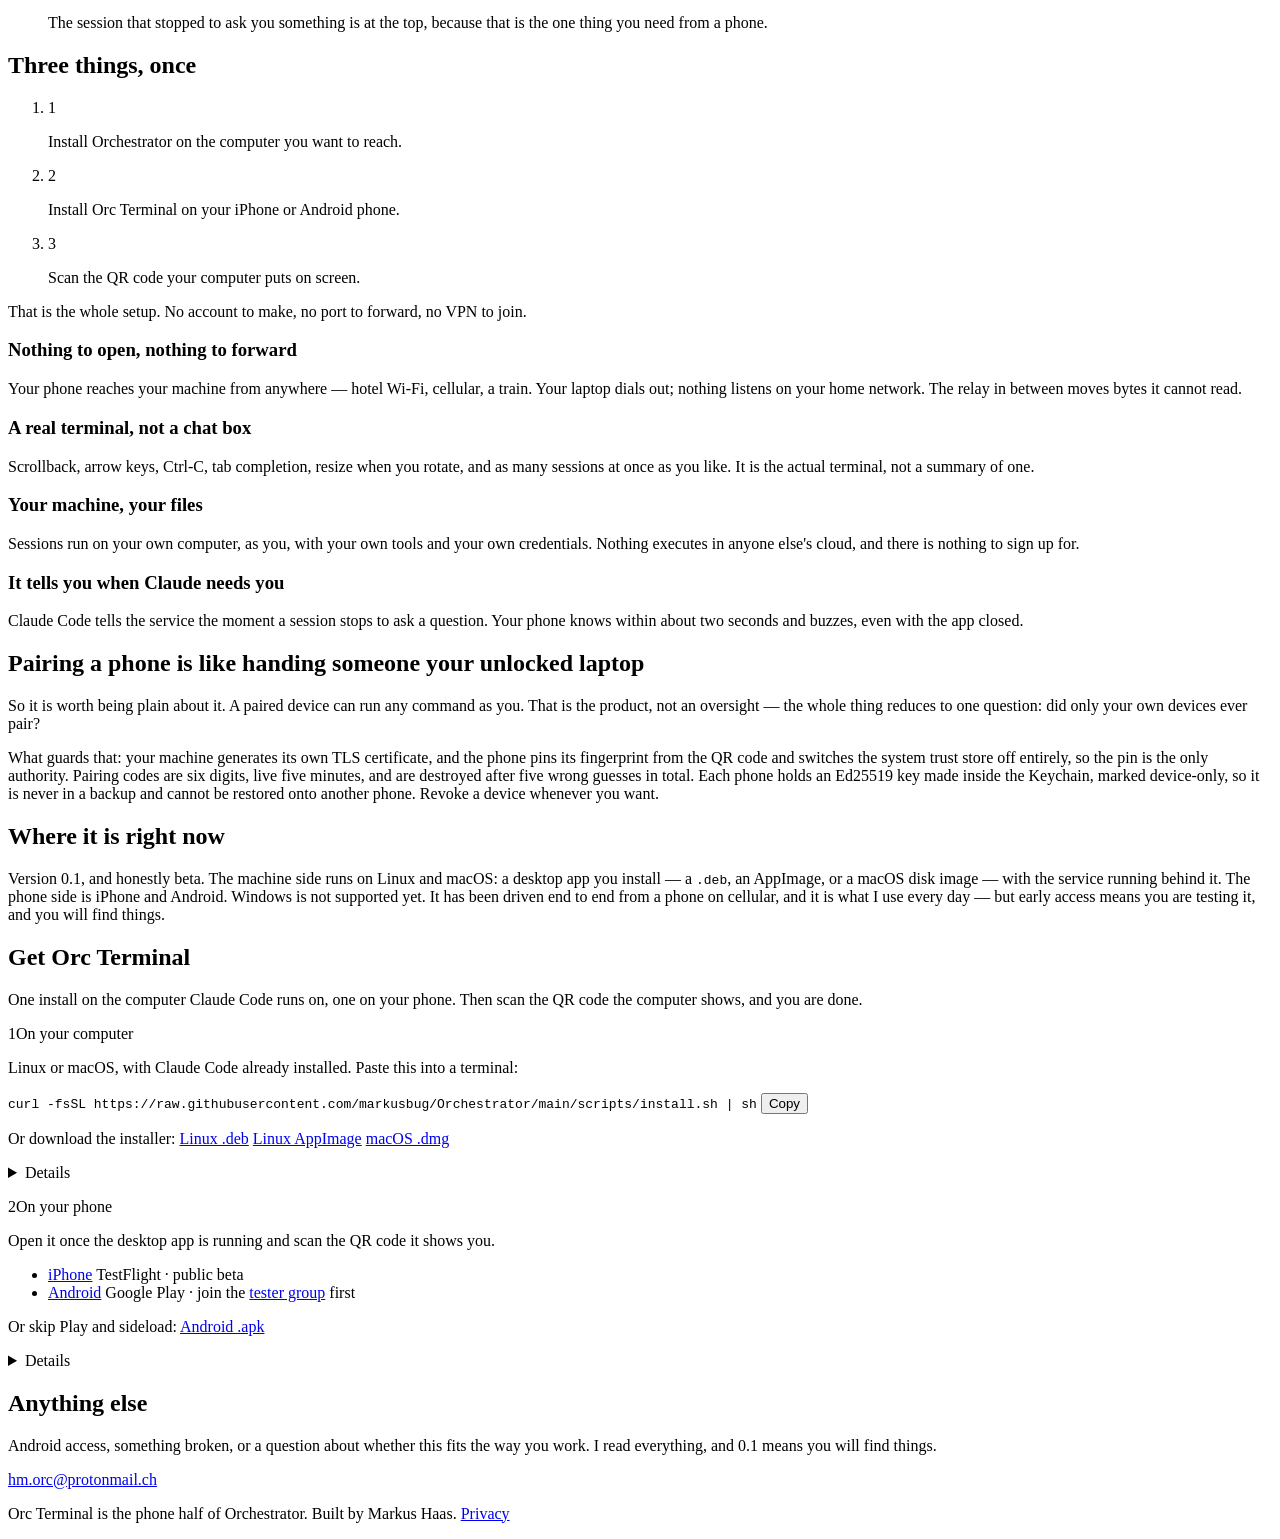
==== commit 440ebcf5: "Offer the sideload APK on the landing page Co-Authored-By: Claude Opus 5 (1M context) <noreply@anthr" ====
--- a/site/public/index.html
+++ b/site/public/index.html
@@ -246,6 +246,9 @@
             </li>
           </ul>
 
+          <p class="get-alt"><span>Or skip Play and sideload:</span>
+             <a href="https://github.com/markusbug/Orchestrator/releases/download/app-v0.1.7/Orchestrator-0.1.7.apk">Android .apk</a></p>
+
           <details class="get-more">
             <summary>Details</summary>
             <ul>
@@ -259,6 +262,12 @@
                   link, and tap <em>Become a tester</em>. From then on Play treats it like
                   any other app, updates included. If Play says the app is not available
                   yet, Google is still reviewing the build; try again the next day.</li>
+              <li><strong>Android without Play:</strong> the <code>.apk</code> is the same
+                  version, signed, straight from the
+                  <a href="https://github.com/markusbug/Orchestrator/releases/tag/app-v0.1.7">GitHub
+                  release</a>. Open the download and allow installs from your browser when
+                  Android asks. It does not update itself, and Play and the APK are signed
+                  with different keys, so switching between them means uninstalling first.</li>
             </ul>
           </details>
         </div>
